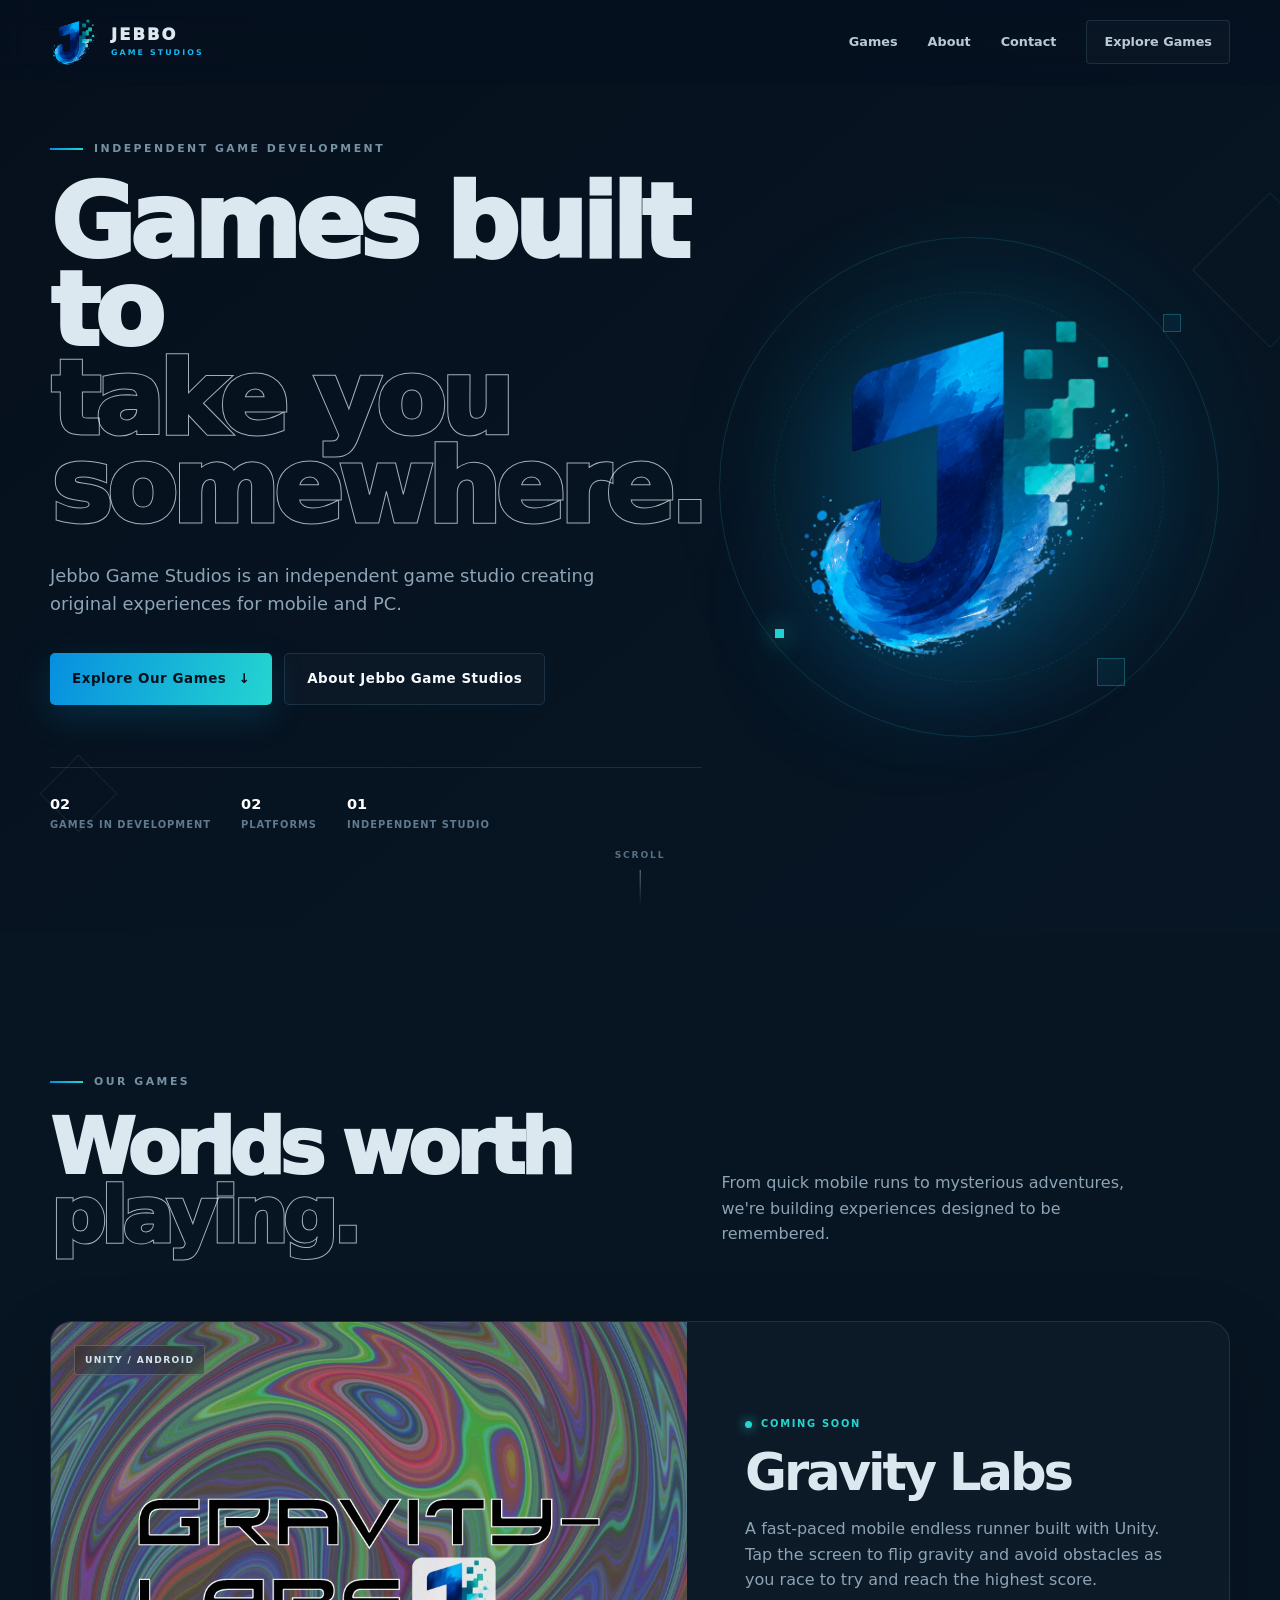
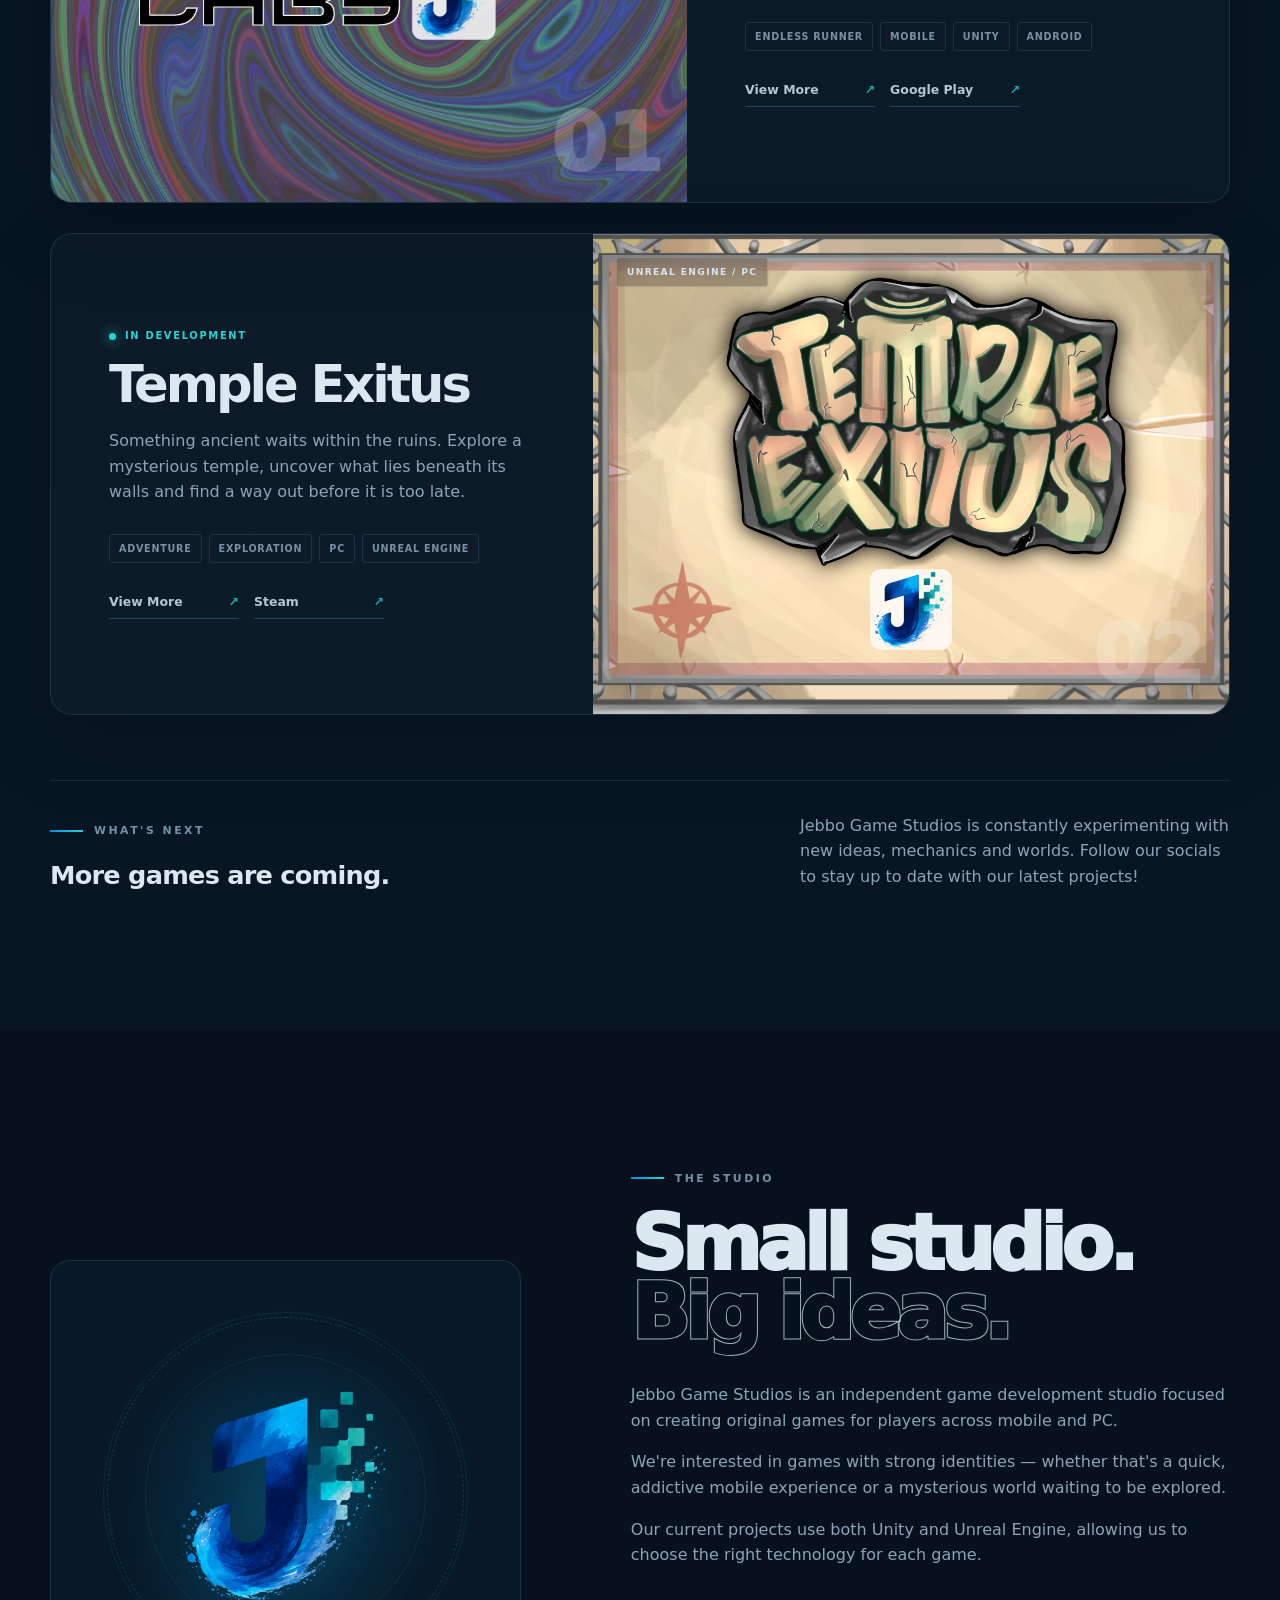
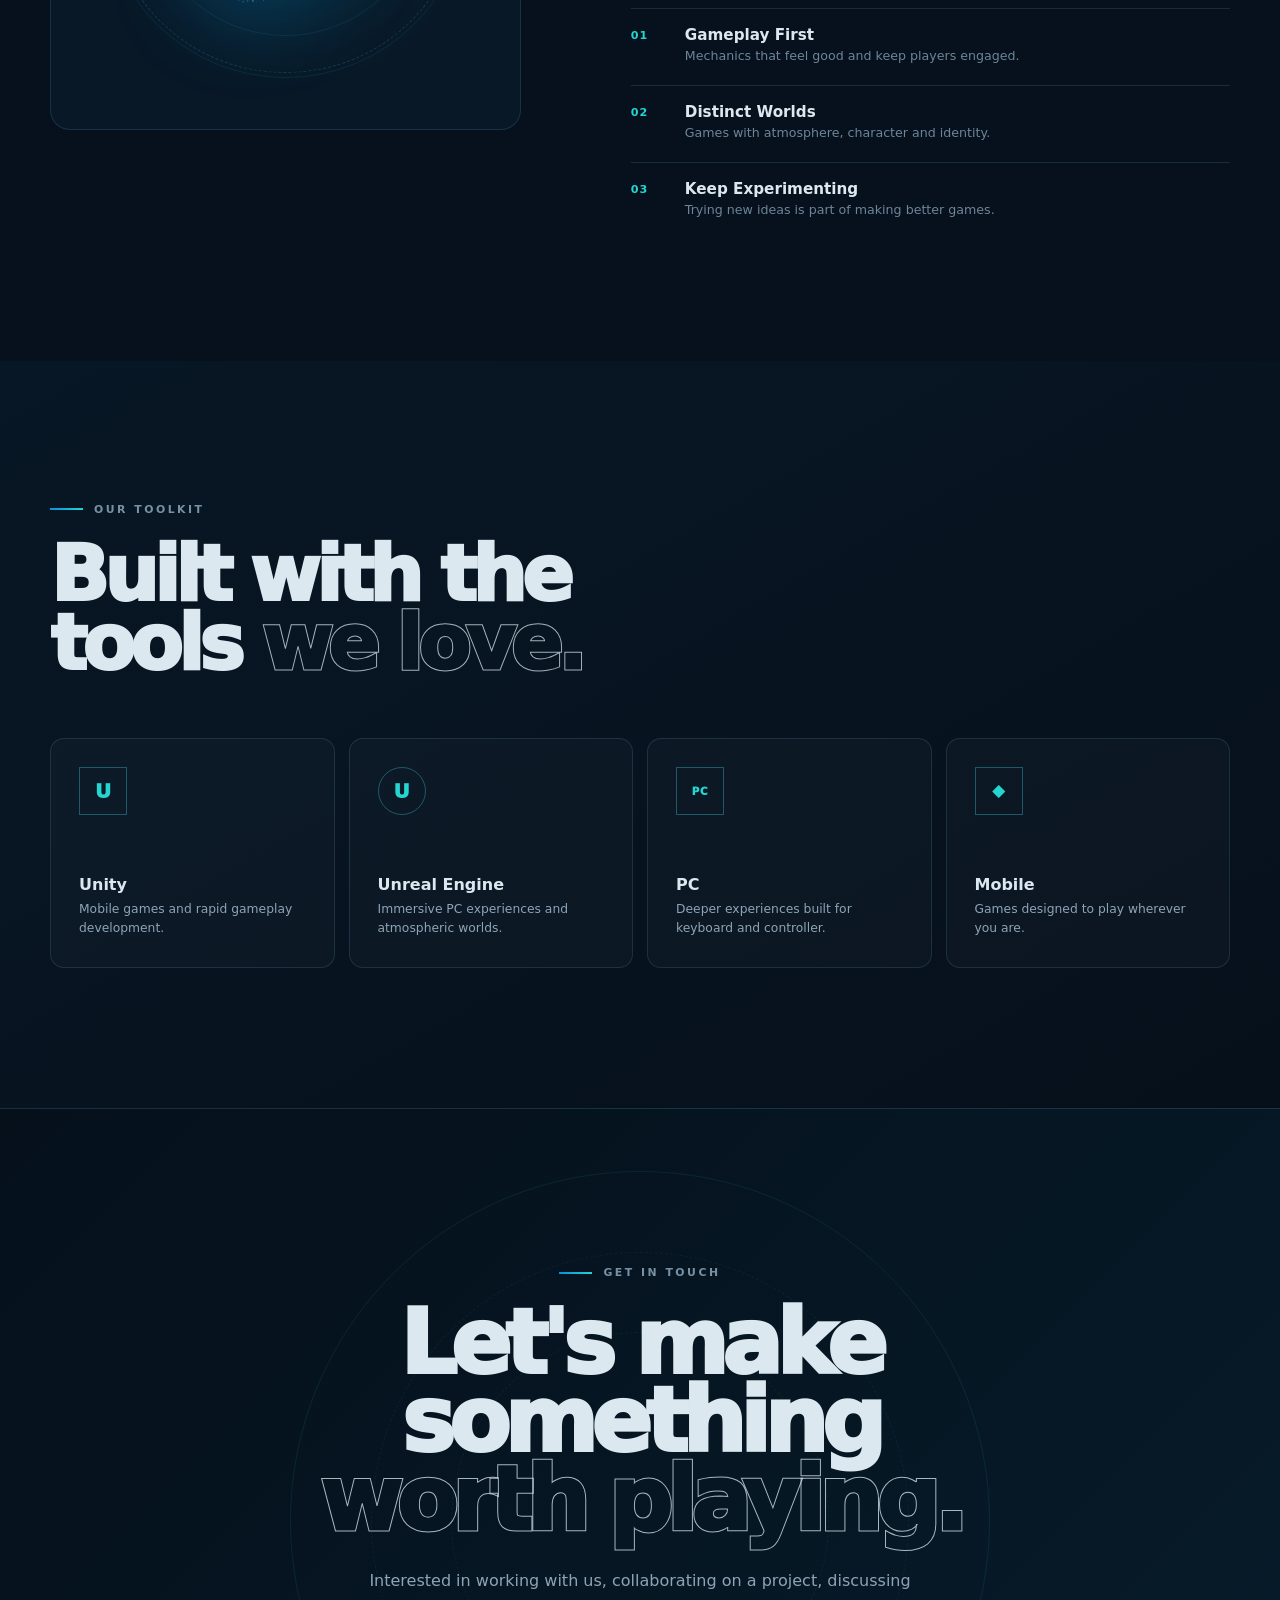
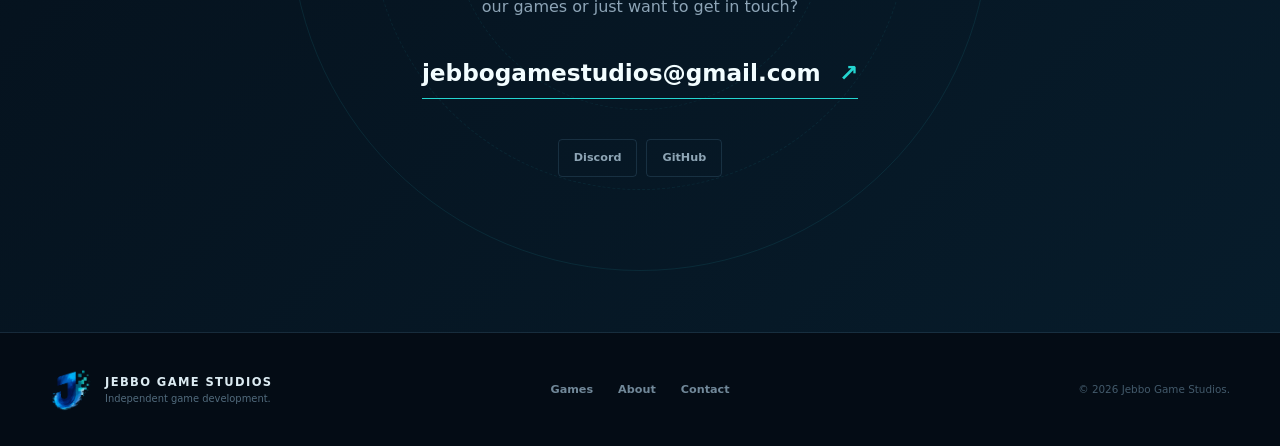
==== index.html @ 0ac31472 "Work on website!" ====
<!doctype html>
<html lang="en">

<head>

    <meta charset="utf-8">

    <meta name="viewport" content="width=device-width, initial-scale=1">

    <title>Jebbo Game Studios</title>

    <meta name="description"
        content="Jebbo Game Studios — independent game development studio creating games for mobile and PC.">

    <meta name="theme-color" content="#06111f">

    <link rel="stylesheet" href="css/core.css">
    <link rel="stylesheet" href="css/index.css">

    <link rel="icon" href="images/Jebbo Studios Logo.png" type="image/png">

</head>


<body>


    <!-- =========================================================
       BACKGROUND
  ========================================================== -->

    <div class="background-effects" aria-hidden="true">
        <div class="background-grid"></div>
        <div class="background-glow glow-one"></div>
        <div class="background-glow glow-two"></div>
        <div class="background-glow glow-three"></div>
    </div>



    <!-- =========================================================
       NAVIGATION
  ========================================================== -->

    <header class="navbar">

        <div class="container nav-inner">


            <a href="#top" class="brand">

                <img src="images/Jebbo Studios Logo.png" alt="Jebbo Game Studios">

                <div class="brand-text">

                    <strong>JEBBO</strong>

                    <span>GAME STUDIOS</span>

                </div>

            </a>


            <button id="mobileMenu" class="mobile-menu" type="button" aria-label="Open navigation"
                aria-expanded="false">

                <span></span>
                <span></span>
                <span></span>

            </button>


            <nav id="mainNav" class="nav-links">

                <a href="#games">Games</a>

                <a href="#about">About</a>

                <a href="#contact">Contact</a>

                <a href="#games" class="nav-button">
                    Explore Games
                </a>

            </nav>


        </div>

    </header>



    <main id="top">


        <!-- =========================================================
         HERO
    ========================================================== -->

        <section class="hero">

            <div class="hero-decoration hero-decoration-one"></div>
            <div class="hero-decoration hero-decoration-two"></div>


            <div class="container hero-inner">


                <div class="hero-content reveal">

                    <div class="eyebrow">

                        <span class="eyebrow-line"></span>

                        INDEPENDENT GAME DEVELOPMENT

                    </div>


                    <h1>

                        Games built to

                        <span>take you somewhere.</span>

                    </h1>


                    <p class="hero-description">

                        Jebbo Game Studios is an independent game studio
                        creating original experiences for mobile and PC.

                    </p>


                    <div class="hero-buttons">

                        <a href="#games" class="button button-primary">

                            Explore Our Games

                            <span>↓</span>

                        </a>


                        <a href="#about" class="button button-outline">

                            About Jebbo Game Studios

                        </a>

                    </div>


                    <div class="hero-stats">

                        <div class="hero-stat">

                            <strong>02</strong>

                            <span>Games in development</span>

                        </div>


                        <div class="hero-stat">

                            <strong>02</strong>

                            <span>Platforms</span>

                        </div>


                        <div class="hero-stat">

                            <strong>01</strong>

                            <span>Independent studio</span>

                        </div>

                    </div>

                </div>



                <div class="hero-logo reveal reveal-delay">

                    <div class="hero-logo-ring ring-one"></div>
                    <div class="hero-logo-ring ring-two"></div>

                    <div class="hero-logo-glow"></div>


                    <img src="images/Jebbo Studios Logo.png" alt="">


                    <div class="floating-square square-one"></div>
                    <div class="floating-square square-two"></div>
                    <div class="floating-square square-three"></div>

                </div>


            </div>


            <a href="#games" class="scroll-indicator" aria-label="Scroll to games">

                <span>SCROLL</span>

                <i></i>

            </a>

        </section>



        <!-- =========================================================
         GAMES
    ========================================================== -->

        <section class="games section" id="games">

            <div class="container">


                <div class="section-heading reveal">

                    <div>

                        <div class="eyebrow">

                            <span class="eyebrow-line"></span>

                            OUR GAMES

                        </div>


                        <h2>

                            Worlds worth

                            <span>playing.</span>

                        </h2>

                    </div>


                    <p>

                        From quick mobile runs to mysterious
                        adventures, we're building experiences
                        designed to be remembered.

                    </p>

                </div>



                <!-- =====================================================
             GAME ONE
        ====================================================== -->

                <article class="game-feature reveal">
                    <div class="game-art">
                        <img src="images/Gravity-Labs/Banner.jpg" alt="Gravity Labs">


                        <span class="art-platform">
                            UNITY / ANDROID
                        </span>


                        <span class="art-number">
                            01
                        </span>

                    </div>



                    <div class="game-content">


                        <div class="game-status">

                            <span class="status-dot"></span>

                            COMING SOON

                        </div>


                        <h3>
                            Gravity Labs
                        </h3>


                        <p>

                            A fast-paced mobile endless runner
                            built with Unity. Tap the screen to flip
                            gravity and avoid obstacles as you race to
                            try and reach the highest score.

                        </p>


                        <div class="game-tags">

                            <span>Endless Runner</span>
                            <span>Mobile</span>
                            <span>Unity</span>
                            <span>Android</span>

                        </div>


                        <!--
              Replace # with your Google Play URL
              when the game is published.
            -->

                        <div class="link-container">
                            <a href="#" class="game-link coming-soon">
                                <span>View More</span> <span class="link-arrow">↗</span>
                            </a>
                            <a href="#" class="game-link coming-soon">
                                <span>Google Play</span> <span class="link-arrow">↗</span>
                            </a>
                        </div>



                    </div>


                </article>



                <!-- =====================================================
             GAME TWO
        ====================================================== -->

                <article class="game-feature game-feature-reverse reveal">


                    <div class="game-art">

                        <img src="images/Temple-Exitus/Banner.jpg" alt="Temple Exitus">


                        <span class="art-platform">
                            UNREAL ENGINE / PC
                        </span>


                        <span class="art-number">
                            02
                        </span>

                    </div>



                    <div class="game-content">


                        <div class="game-status">

                            <span class="status-dot"></span>

                            IN DEVELOPMENT

                        </div>


                        <h3>
                            Temple Exitus
                        </h3>


                        <p>

                            Something ancient waits within the ruins.

                            Explore a mysterious temple, uncover
                            what lies beneath its walls and find
                            a way out before it is too late.

                        </p>


                        <div class="game-tags">

                            <span>Adventure</span>
                            <span>Exploration</span>
                            <span>PC</span>
                            <span>Unreal Engine</span>

                        </div>


                        <!--
              Replace # with your Steam URL
              when the game has a store page.
            -->

                        <div class="link-container">
                            <a href="#" class="game-link coming-soon">
                                <span>View More</span> <span class="link-arrow">↗</span>
                            </a>
                            <a href="#" class="game-link coming-soon">
                                <span>Steam</span> <span class="link-arrow">↗</span>
                            </a>
                        </div>


                    </div>


                </article>



                <!-- =====================================================
             MORE TO COME
        ====================================================== -->

                <div class="future-project reveal">

                    <div>

                        <div class="eyebrow">

                            <span class="eyebrow-line"></span>

                            WHAT'S NEXT

                        </div>

                        <h3>
                            More games are coming.
                        </h3>

                    </div>


                    <p>

                        Jebbo Game Studios is constantly
                        experimenting with new ideas,
                        mechanics and worlds. Follow our
                        socials to stay up to date with
                        our latest projects!

                    </p>

                </div>


            </div>

        </section>



        <!-- =========================================================
         ABOUT
    ========================================================== -->

        <section class="about section" id="about">

            <div class="container about-grid">


                <div class="about-visual reveal">

                    <div class="about-logo-container">

                        <div class="about-circle circle-one"></div>
                        <div class="about-circle circle-two"></div>


                        <img src="images/Jebbo Studios Logo.png" alt="Jebbo Game Studios logo">


                    </div>

                </div>



                <div class="about-content reveal reveal-delay">


                    <div class="eyebrow">

                        <span class="eyebrow-line"></span>

                        THE STUDIO

                    </div>


                    <h2>

                        Small studio.

                        <span>Big ideas.</span>

                    </h2>


                    <p>

                        Jebbo Game Studios is an independent
                        game development studio focused on
                        creating original games for players
                        across mobile and PC.

                    </p>


                    <p>

                        We're interested in games with strong
                        identities — whether that's a quick,
                        addictive mobile experience or a
                        mysterious world waiting to be explored.

                    </p>


                    <p>

                        Our current projects use both Unity
                        and Unreal Engine, allowing us to choose
                        the right technology for each game.

                    </p>


                    <div class="studio-values">


                        <div class="value">

                            <strong>01</strong>

                            <div>

                                <h4>Gameplay First</h4>

                                <p>
                                    Mechanics that feel good
                                    and keep players engaged.
                                </p>

                            </div>

                        </div>


                        <div class="value">

                            <strong>02</strong>

                            <div>

                                <h4>Distinct Worlds</h4>

                                <p>
                                    Games with atmosphere,
                                    character and identity.
                                </p>

                            </div>

                        </div>


                        <div class="value">

                            <strong>03</strong>

                            <div>

                                <h4>Keep Experimenting</h4>

                                <p>
                                    Trying new ideas is part
                                    of making better games.
                                </p>

                            </div>

                        </div>


                    </div>


                </div>


            </div>

        </section>



        <!-- =========================================================
         TECHNOLOGY
    ========================================================== -->

        <section class="technology section">


            <div class="container">


                <div class="technology-heading reveal">

                    <div class="eyebrow">

                        <span class="eyebrow-line"></span>

                        OUR TOOLKIT

                    </div>


                    <h2>
                        Built with the tools
                        <span>we love.</span>
                    </h2>

                </div>



                <div class="technology-grid reveal">


                    <div class="technology-card">

                        <div class="technology-icon unity-icon">
                            U
                        </div>

                        <div>

                            <h3>Unity</h3>

                            <p>
                                Mobile games and rapid
                                gameplay development.
                            </p>

                        </div>

                    </div>


                    <div class="technology-card">

                        <div class="technology-icon unreal-icon">
                            U
                        </div>

                        <div>

                            <h3>Unreal Engine</h3>

                            <p>
                                Immersive PC experiences
                                and atmospheric worlds.
                            </p>

                        </div>

                    </div>


                    <div class="technology-card">

                        <div class="technology-icon pc-icon">
                            PC
                        </div>

                        <div>

                            <h3>PC</h3>

                            <p>
                                Deeper experiences built
                                for keyboard and controller.
                            </p>

                        </div>

                    </div>


                    <div class="technology-card">

                        <div class="technology-icon mobile-icon">
                            ◆
                        </div>

                        <div>

                            <h3>Mobile</h3>

                            <p>
                                Games designed to play
                                wherever you are.
                            </p>

                        </div>

                    </div>


                </div>


            </div>

        </section>



        <!-- =========================================================
         CONTACT / CTA
    ========================================================== -->

        <section class="contact" id="contact">

            <div class="contact-background"></div>


            <div class="container contact-inner reveal">


                <div class="eyebrow">

                    <span class="eyebrow-line"></span>

                    GET IN TOUCH

                </div>


                <h2>

                    Let's make something

                    <span>worth playing.</span>

                </h2>


                <p>

                    Interested in working with us,
                    collaborating on a project,
                    discussing our games or just
                    want to get in touch?

                </p>


                <!--
          Change this email address to your
          actual studio email.
        -->

                <a href="mailto:jebbogamestudios@gmail.com" class="contact-email">

                    jebbogamestudios@gmail.com

                    <span>↗</span>

                </a>



                <div class="social-links">
                    <a href="#" class="social-placeholder" target="_blank" rel="noopener noreferrer">
                        Discord
                    </a>

                    <!--
                    <a href="#" class="social-placeholder" target="_blank" rel="noopener noreferrer">
                        X / Twitter
                    </a>


                    <a href="#" class="social-placeholder" target="_blank" rel="noopener noreferrer">
                        YouTube
                    </a>
                    -->

                    <a href="https://github.com/Jebbo-Game-Studios" class="social-placeholder" target="_blank"
                        rel="noopener noreferrer">
                        GitHub
                    </a>


                </div>


            </div>

        </section>


    </main>



    <!-- =========================================================
       FOOTER
  ========================================================== -->

    <footer class="footer">


        <div class="container footer-inner">


            <div class="footer-brand">


                <img src="images/Jebbo Studios Logo.png" alt="Jebbo Game Studios">


                <div>

                    <strong>JEBBO GAME STUDIOS</strong>

                    <span>
                        Independent game development.
                    </span>

                </div>


            </div>



            <nav class="footer-nav">

                <a href="#games">Games</a>

                <a href="#about">About</a>

                <a href="#contact">Contact</a>

            </nav>



            <p class="copyright">

                © <span id="currentYear">2026</span>
                Jebbo Game Studios.

            </p>


        </div>


    </footer>



    <!-- =========================================================
       BACK TO TOP
  ========================================================== -->

    <button id="backToTop" class="back-to-top" type="button" aria-label="Back to top">

        ↑

    </button>



    <script src="js/to_top.js" defer></script>
    <script src="js/theme.js" defer></script>


</body>

</html>
---- css/core.css ----
/* ============================================================
   CORE
============================================================ */

:root {

  --background: #06111f;
  --background-light: #091827;

  --surface: #0b1a2b;
  --surface-light: #102438;

  --blue: #078fe0;
  --blue-bright: #16b9f2;

  --cyan: #24d5d0;
  --cyan-dark: #0d9fa9;

  --white: #f4f9fc;
  --text: #dce8ef;
  --muted: #8da4b6;
  --muted-dark: #5f778b;

  --border: rgba(117, 181, 214, 0.16);
  --border-bright: rgba(70, 205, 229, 0.35);

  --container: 1180px;

  --transition: 220ms ease;

}


/* ============================================================
   RESET
============================================================ */

*,
*::before,
*::after {
  box-sizing: border-box;
}


html {
  margin: 0;
  padding: 0;
  scroll-behavior: smooth;
  scroll-padding-top: 90px;
}


body {
  margin: 0;
  padding: 0;

  background: var(--background);

  color: var(--text);

  font-family:
    Inter,
    ui-sans-serif,
    system-ui,
    -apple-system,
    BlinkMacSystemFont,
    "Segoe UI",
    sans-serif;

  font-size: 16px;

  line-height: 1.6;

  overflow-x: hidden;
}


body.menu-open {
  overflow: hidden;
}


img {
  display: block;
  max-width: 100%;
}


a {
  color: inherit;
  text-decoration: none;
}


button,
input,
textarea,
select {
  font: inherit;
}


button {
  cursor: pointer;
}


h1,
h2,
h3,
h4,
p {
  margin-top: 0;
}


h1,
h2,
h3,
h4 {
  line-height: 1.1;
}


::selection {
  background: var(--cyan);
  color: var(--background);
}



/* ============================================================
   CONTAINER
============================================================ */

.container {

  width: min(
    var(--container),
    calc(100% - 48px)
  );

  margin-left: auto;
  margin-right: auto;

}



/* ============================================================
   ACCESSIBILITY
============================================================ */

:focus-visible {
  outline: 2px solid var(--cyan);
  outline-offset: 4px;
}



/* ============================================================
   SCROLLBAR
============================================================ */

::-webkit-scrollbar {
  width: 9px;
}


::-webkit-scrollbar-track {
  background: var(--background);
}


::-webkit-scrollbar-thumb {
  background: #17354b;
  border-radius: 10px;
}


::-webkit-scrollbar-thumb:hover {
  background: #20526f;
}



/* ============================================================
   SECTIONS
============================================================ */

.section {
  padding-top: 140px;
  padding-bottom: 140px;
}



/* ============================================================
   BUTTONS
============================================================ */

.button {

  display: inline-flex;

  align-items: center;
  justify-content: center;

  gap: 12px;

  min-height: 52px;

  padding:
    0 22px;

  border-radius: 5px;

  font-size: .84rem;

  font-weight: 800;

  letter-spacing: .04em;

  transition:
    transform var(--transition),
    background var(--transition),
    border-color var(--transition),
    box-shadow var(--transition);

}


.button:hover {
  transform: translateY(-3px);
}


.button-primary {

  color: #03111d;

  background:
    linear-gradient(
      105deg,
      var(--blue),
      var(--cyan)
    );

  box-shadow:
    0 12px 35px rgba(0, 164, 220, .18);

}


.button-primary:hover {

  box-shadow:
    0 17px 45px rgba(0, 190, 220, .3);

}


.button-outline {

  color: var(--white);

  border: 1px solid var(--border);

  background:
    rgba(255,255,255,.025);

}


.button-outline:hover {

  border-color: var(--border-bright);

  background:
    rgba(255,255,255,.05);

}



/* ============================================================
   REVEAL ANIMATION
============================================================ */

.reveal {

  opacity: 0;

  transform:
    translateY(25px);

  transition:
    opacity 700ms ease,
    transform 700ms ease;

}


.reveal.revealed {

  opacity: 1;

  transform:
    translateY(0);

}


.reveal-delay {
  transition-delay: 180ms;
}



/* ============================================================
   REDUCED MOTION
============================================================ */

@media (prefers-reduced-motion: reduce) {

  html {
    scroll-behavior: auto;
  }

  *,
  *::before,
  *::after {
    animation-duration: .01ms !important;
    animation-iteration-count: 1 !important;
    transition-duration: .01ms !important;
  }

}

.link-container {
  display: flex;       /* Aligns the links side-by-side */
  gap: 15px;           /* Adds space between the two links */
  align-items: center; /* Aligns them vertically if they have different heights */
}
---- css/index.css ----
/* ============================================================
   GLOBAL BACKGROUND
============================================================ */

body {
  background:
    linear-gradient(
      145deg,
      #06101c 0%,
      #061321 48%,
      #071725 100%
    );
}


.background-effects {
  position: fixed;
  inset: 0;

  pointer-events: none;

  z-index: -10;

  overflow: hidden;
}


.background-grid {

  position: absolute;

  inset: 0;

  opacity: .22;

  background-image:
    linear-gradient(
      rgba(76, 168, 207, .08) 1px,
      transparent 1px
    ),
    linear-gradient(
      90deg,
      rgba(76, 168, 207, .08) 1px,
      transparent 1px
    );

  background-size: 70px 70px;

  mask-image:
    linear-gradient(
      to bottom,
      black,
      transparent 70%
    );

}


.background-glow {

  position: absolute;

  width: 500px;
  height: 500px;

  border-radius: 50%;

  filter: blur(100px);

  opacity: .09;

}


.glow-one {

  top: 5%;
  left: -300px;

  background: var(--blue);

}


.glow-two {

  top: 35%;
  right: -300px;

  background: var(--cyan);

}


.glow-three {

  top: 75%;
  left: 35%;

  background: #075ec0;

}



/* ============================================================
   NAVBAR
============================================================ */

.navbar {

  position: fixed;

  top: 0;
  left: 0;
  right: 0;

  z-index: 100;

  border-bottom:
    1px solid transparent;

  background:
    rgba(6, 17, 31, .45);

  backdrop-filter:
    blur(16px);

  transition:
    background 250ms ease,
    border-color 250ms ease;

}


.navbar.scrolled {

  background:
    rgba(6, 17, 31, .9);

  border-color:
    var(--border);

}


.nav-inner {

  min-height: 84px;

  display: flex;

  align-items: center;

  justify-content: space-between;

  gap: 30px;

}


.brand {

  display: flex;

  align-items: center;

  gap: 12px;

}


.brand img {

  width: 49px;
  height: 49px;

  object-fit: contain;

}


.brand-text {

  display: flex;

  flex-direction: column;

  line-height: 1;

}


.brand-text strong {

  font-size: 1.02rem;

  font-weight: 950;

  letter-spacing: .13em;

}


.brand-text span {

  margin-top: 5px;

  color: var(--blue-bright);

  font-size: .49rem;

  font-weight: 800;

  letter-spacing: .27em;

}


.nav-links {

  display: flex;

  align-items: center;

  gap: 30px;

}


.nav-links > a {

  color: #b9cad6;

  font-size: .8rem;

  font-weight: 750;

  transition:
    color var(--transition);

}


.nav-links > a:hover {

  color: white;

}


.nav-button {

  padding:
    11px 17px;

  border:
    1px solid var(--border);

  border-radius: 4px;

  background:
    rgba(255,255,255,.025);

}


.nav-button:hover {

  border-color:
    var(--border-bright);

}


.mobile-menu {

  display: none;

  border: 0;

  background: transparent;

  padding: 8px;

}


.mobile-menu span {

  display: block;

  width: 25px;
  height: 2px;

  margin: 5px 0;

  background: white;

  transition: transform 200ms ease;

}



/* ============================================================
   HERO
============================================================ */

.hero {

  min-height: 860px;

  position: relative;

  display: flex;

  align-items: center;

  padding:
    140px 0 100px;

  overflow: hidden;

  background:

    radial-gradient(
      circle at 78% 48%,
      rgba(0, 179, 220, .12),
      transparent 25%
    ),

    linear-gradient(
      140deg,
      #06101c,
      #071625
    );

}


.hero-inner {

  position: relative;

  display: grid;

  grid-template-columns:
    1.05fr
    .95fr;

  align-items: center;

  gap: 30px;

}


.hero-content {
  position: relative;
  z-index: 4;
}


.eyebrow {

  display: flex;

  align-items: center;

  gap: 11px;

  margin-bottom: 22px;

  color: #7691a4;

  font-size: .68rem;

  font-weight: 850;

  letter-spacing: .23em;

}


.eyebrow-line {

  width: 33px;
  height: 2px;

  flex: 0 0 auto;

  background:
    linear-gradient(
      90deg,
      var(--blue),
      var(--cyan)
    );

}


.hero h1 {

  max-width: 780px;

  margin-bottom: 30px;

  font-size:
    clamp(
      4rem,
      8vw,
      7.4rem
    );

  font-weight: 950;

  letter-spacing: -.05em;

  line-height: .86;

}


.hero h1 span {

  display: block;

  color: transparent;

  -webkit-text-stroke:
    1px rgba(230, 244, 251, .7);

}


.hero-description {

  max-width: 570px;

  margin-bottom: 0;

  color: var(--muted);

  font-size:
    clamp(
      1rem,
      1.5vw,
      1.12rem
    );

}


.hero-buttons {

  display: flex;

  align-items: center;

  flex-wrap: wrap;

  gap: 12px;

  margin-top: 34px;

}


.hero-stats {

  display: flex;

  gap: 30px;

  max-width: 680px;

  margin-top: 62px;

  padding-top: 24px;

  border-top:
    1px solid var(--border);

}


.hero-stat {

  display: flex;

  flex-direction: column;

  gap: 2px;

}


.hero-stat strong {

  color: white;

  font-size: .91rem;

  font-weight: 850;

}


.hero-stat span {

  color: #60798c;

  font-size: .62rem;

  font-weight: 750;

  letter-spacing: .1em;

  text-transform: uppercase;

}



/* ============================================================
   HERO LOGO
============================================================ */

.hero-logo {

  min-height: 540px;

  position: relative;

  display: grid;

  place-items: center;

}


.hero-logo img {

  position: relative;

  z-index: 4;

  width: min(430px, 76%);

  filter:
    drop-shadow(
      0 35px 55px rgba(0, 130, 210, .3)
    );

  animation:
    logoFloat 6s ease-in-out infinite;

}


@keyframes logoFloat {

  0%,
  100% {
    transform: translateY(0);
  }

  50% {
    transform: translateY(-13px);
  }

}


.hero-logo-glow {

  position: absolute;

  width: 280px;
  height: 280px;

  border-radius: 50%;

  background:
    rgba(0, 181, 230, .18);

  filter:
    blur(80px);

}


.hero-logo-ring {

  position: absolute;

  border:
    1px solid rgba(41, 197, 215, .16);

  border-radius: 50%;

}


.ring-one {

  width: 500px;
  height: 500px;

  animation:
    rotateRing 25s linear infinite;

}


.ring-two {

  width: 390px;
  height: 390px;

  border-style: dashed;

  opacity: .65;

  animation:
    rotateRingReverse 20s linear infinite;

}


@keyframes rotateRing {

  from {
    transform: rotate(0deg);
  }

  to {
    transform: rotate(360deg);
  }

}


@keyframes rotateRingReverse {

  from {
    transform: rotate(360deg);
  }

  to {
    transform: rotate(0deg);
  }

}


.floating-square {

  position: absolute;

  border:
    1px solid rgba(48, 205, 215, .3);

  background:
    rgba(16, 149, 189, .08);

}


.square-one {

  width: 18px;
  height: 18px;

  right: 5%;
  top: 18%;

}


.square-two {

  width: 9px;
  height: 9px;

  left: 9%;
  bottom: 22%;

  background: var(--cyan);

  box-shadow:
    0 0 25px var(--cyan);

}


.square-three {

  width: 28px;
  height: 28px;

  right: 17%;
  bottom: 13%;

}



/* ============================================================
   HERO DECORATION
============================================================ */

.hero-decoration {

  position: absolute;

  border:
    1px solid rgba(61, 183, 215, .12);

  transform:
    rotate(45deg);

}


.hero-decoration-one {

  width: 110px;
  height: 110px;

  right: -45px;
  top: 23%;

}


.hero-decoration-two {

  width: 55px;
  height: 55px;

  left: 4%;
  bottom: 12%;

}



/* ============================================================
   SCROLL
============================================================ */

.scroll-indicator {

  position: absolute;

  bottom: 28px;
  left: 50%;

  transform:
    translateX(-50%);

  display: flex;

  flex-direction: column;

  align-items: center;

  gap: 8px;

  color: #577083;

  font-size: .57rem;

  font-weight: 800;

  letter-spacing: .2em;

}


.scroll-indicator i {

  width: 1px;
  height: 35px;

  background:
    linear-gradient(
      #648194,
      transparent
    );

}



/* ============================================================
   GAMES
============================================================ */

.games {

  position: relative;

  background:
    linear-gradient(
      180deg,
      #071421,
      #081624
    );

}


.section-heading {

  display: grid;

  grid-template-columns:
    1.1fr
    .9fr;

  align-items: end;

  gap: 50px;

  margin-bottom: 70px;

}


.section-heading h2,
.technology-heading h2,
.about-content h2 {

  margin: 0;

  font-size:
    clamp(
      3rem,
      6vw,
      5.5rem
    );

  line-height: .9;

  letter-spacing: -.065em;

  font-weight: 950;

}


.section-heading h2 span,
.technology-heading h2 span,
.about-content h2 span {

  color: transparent;

  -webkit-text-stroke:
    1px rgba(230, 244, 251, .7);

}


.section-heading > p {

  max-width: 440px;

  margin:
    0 0 4px;

  color: var(--muted);

}



/* ============================================================
   GAME FEATURE
============================================================ */

.game-feature {

  display: grid;

  grid-template-columns:
    1.08fr
    .92fr;

  min-height: 480px;

  margin-bottom: 30px;

  overflow: hidden;

  border:
    1px solid var(--border);

  border-radius: 22px;

  background:
    rgba(255,255,255,.025);

  box-shadow:
    0 30px 80px rgba(0,0,0,.18);

}


.game-feature-reverse {

  grid-template-columns:
    .92fr
    1.08fr;

}


.game-feature-reverse .game-art {
  order: 2;
}


.game-feature-reverse .game-content {
  order: 1;
}



/* ============================================================
   GAME ART - GENERAL
============================================================ */

.game-art {
    position: relative;
    overflow: hidden;
    width: 100%;
    min-height: 480px;
}

.game-art img {
    width: 100%;
    height: 100%;
    display: block;
    object-fit: cover;
}


.art-platform {

  position: absolute;

  top: 23px;
  left: 23px;

  z-index: 10;

  padding:
    7px 10px;

  border:
    1px solid rgba(255,255,255,.18);

  border-radius: 3px;

  background:
    rgba(0,0,0,.22);

  color: #d3e6ef;

  font-size: .57rem;

  font-weight: 850;

  letter-spacing: .15em;

  backdrop-filter:
    blur(10px);

}


.art-number {

  position: absolute;

  right: 25px;
  bottom: 18px;

  color: rgba(255,255,255,.2);

  font-size: 5rem;

  line-height: 1;

  font-weight: 950;

}



/* ============================================================
   RUNNER ART
============================================================ */

.runner-art {

  background:
    linear-gradient(
      145deg,
      #04172f,
      #07527c 54%,
      #0bc2ca
    );

}


.art-overlay {

  position: absolute;

  inset: 0;

  background:
    linear-gradient(
      120deg,
      rgba(0,0,0,.2),
      transparent 55%
    );

}


.art-grid {

  position: absolute;

  inset: 0;

  background-image:
    linear-gradient(
      rgba(255,255,255,.07) 1px,
      transparent 1px
    ),
    linear-gradient(
      90deg,
      rgba(255,255,255,.07) 1px,
      transparent 1px
    );

  background-size: 50px 50px;

  opacity: .25;

  transform:
    perspective(400px)
    rotateX(48deg)
    translateY(140px);

}



/* ============================================================
   GAME CONTENT
============================================================ */

.game-content {

  display: flex;

  flex-direction: column;

  justify-content: center;

  padding:
    65px 58px;

}


.game-status {

  display: flex;

  align-items: center;

  color: var(--cyan);

  font-size: .62rem;

  font-weight: 900;

  letter-spacing: .17em;

}


.status-dot {

  width: 7px;
  height: 7px;

  margin-right: 9px;

  border-radius: 50%;

  background:
    currentColor;

  box-shadow:
    0 0 12px currentColor;

}


.game-content h3 {

  margin:
    17px 0 20px;

  font-size:
    clamp(
      2.6rem,
      4vw,
      4.4rem
    );

  line-height: .92;

  letter-spacing: -.06em;

}


.game-content p {

  max-width: 520px;

  color: var(--muted);

}


.game-tags {

  display: flex;

  flex-wrap: wrap;

  gap: 7px;

  margin:
    13px 0 29px;

}


.game-tags span {

  padding:
    6px 9px;

  border:
    1px solid var(--border);

  border-radius: 3px;

  color: #7891a3;

  font-size: .6rem;

  font-weight: 750;

  letter-spacing: .08em;

  text-transform: uppercase;

}


.game-link {

  display: inline-flex;

  align-items: center;

  justify-content: space-between;

  width: fit-content;

  min-width: 130px;

  padding-bottom: 6px;

  border-bottom:
    1px solid var(--border-bright);

  color: #e8f8fc;

  font-size: .78rem;

  font-weight: 850;

}


.link-arrow {

  margin-left: 14px;

  color: var(--cyan);

  transition:
    transform var(--transition);

}


.game-link:hover .link-arrow {

  transform:
    translate(3px, -3px);

}


.coming-soon {

  opacity: .78;

}



/* ============================================================
   FUTURE PROJECT
============================================================ */

.future-project {

  display: flex;

  align-items: end;

  justify-content: space-between;

  gap: 40px;

  margin-top: 65px;

  padding-top: 32px;

  border-top:
    1px solid var(--border);

}


.future-project h3 {

  margin: 0;

  font-size: 1.6rem;

  letter-spacing: -.03em;

}


.future-project > p {

  max-width: 430px;

  margin: 0;

  color: var(--muted);

}



/* ============================================================
   ABOUT
============================================================ */

.about {

  background:
    #06111d;

}


.about-grid {

  display: grid;

  grid-template-columns:
    .88fr
    1.12fr;

  gap: 110px;

  align-items: center;

}


.about-visual {

  position: relative;

}


.about-logo-container {

  position: relative;

  aspect-ratio: 1;

  display: grid;

  place-items: center;

  overflow: hidden;

  border:
    1px solid var(--border);

  border-radius: 20px;

  background:
    radial-gradient(
      circle,
      rgba(8, 145, 184, .17),
      transparent 58%
    ),

    #081827;

}


.about-logo-container::before {

  content: "";

  position: absolute;

  inset: 12%;

  border:
    1px dashed rgba(55, 202, 213, .2);

  border-radius: 50%;

}


.about-logo-container img {

  position: relative;

  z-index: 3;

  width: 48%;

  filter:
    drop-shadow(
      0 20px 40px rgba(0, 150, 220, .27)
    );

}


.about-circle {

  position: absolute;

  border-radius: 50%;

  border:
    1px solid rgba(44, 202, 215, .1);

}


.circle-one {

  width: 78%;

  aspect-ratio: 1;

}


.circle-two {

  width: 60%;

  aspect-ratio: 1;

}


.about-number {

  position: absolute;

  right: -18px;
  bottom: -25px;

  color: rgba(255,255,255,.1);

  font-size: 7rem;

  line-height: 1;

  font-weight: 950;

}


.about-content h2 {

  margin-bottom: 35px;

}


.about-content > p {

  max-width: 620px;

  color: var(--muted);

}


.studio-values {

  display: grid;

  gap: 18px;

  margin-top: 40px;

}


.value {

  display: grid;

  grid-template-columns: 40px 1fr;

  gap: 14px;

  padding-top: 18px;

  border-top:
    1px solid var(--border);

}


.value > strong {

  color: var(--cyan);

  font-size: .7rem;

  letter-spacing: .08em;

}


.value h4 {

  margin:
    0 0 3px;

  font-size: .95rem;

}


.value p {

  margin: 0;

  color: #6d8597;

  font-size: .79rem;

}



/* ============================================================
   TECHNOLOGY
============================================================ */

.technology {

  background:
    linear-gradient(
      150deg,
      #081725,
      #06101b
    );

}


.technology-heading {

  max-width: 700px;

  margin-bottom: 60px;

}


.technology-grid {

  display: grid;

  grid-template-columns:
    repeat(4, 1fr);

  gap: 14px;

}


.technology-card {

  min-height: 230px;

  display: flex;

  flex-direction: column;

  justify-content: space-between;

  padding: 28px;

  border:
    1px solid var(--border);

  border-radius: 14px;

  background:
    rgba(255,255,255,.025);

  transition:
    transform var(--transition),
    border-color var(--transition),
    background var(--transition);

}


.technology-card:hover {

  transform:
    translateY(-6px);

  border-color:
    var(--border-bright);

  background:
    rgba(255,255,255,.045);

}


.technology-icon {

  width: 48px;
  height: 48px;

  display: grid;

  place-items: center;

  border:
    1px solid var(--border-bright);

  color: var(--cyan);

  font-size: 1.25rem;

  font-weight: 950;

}


.unreal-icon {

  border-radius: 50%;

}


.pc-icon {

  font-size: .65rem;

  letter-spacing: .05em;

}


.mobile-icon {

  font-size: 1rem;

}


.technology-card h3 {

  margin:
    0 0 6px;

  font-size: 1rem;

}


.technology-card p {

  margin: 0;

  color: var(--muted);

  font-size: .77rem;

}



/* ============================================================
   CONTACT
============================================================ */

.contact {

  position: relative;

  overflow: hidden;

  padding:
    155px 0;

  background:
    linear-gradient(
      135deg,
      #05101b,
      #071c2b
    );

  border-top:
    1px solid var(--border);

  border-bottom:
    1px solid var(--border);

}


.contact-background {

  position: absolute;

  width: 700px;
  height: 700px;

  top: 50%;
  left: 50%;

  transform:
    translate(-50%, -50%);

  border:
    1px solid rgba(42, 204, 214, .1);

  border-radius: 50%;

}


.contact-background::before,
.contact-background::after {

  content: "";

  position: absolute;

  border-radius: 50%;

  border:
    1px dashed rgba(42, 204, 214, .08);

}


.contact-background::before {

  inset: 80px;

}


.contact-background::after {

  inset: 160px;

}


.contact-inner {

  position: relative;

  z-index: 3;

  text-align: center;

}


.contact-inner .eyebrow {

  justify-content: center;

}


.contact-inner h2 {

  max-width: 850px;

  margin:
    0 auto 28px;

  font-size:
    clamp(
      3.2rem,
      7vw,
      6.8rem
    );

  line-height: .88;

  letter-spacing: -.07em;

  font-weight: 950;

}


.contact-inner h2 span {

  display: block;

  color: transparent;

  -webkit-text-stroke:
    1px rgba(230, 244, 251, .72);

}


.contact-inner > p {

  max-width: 550px;

  margin:
    0 auto;

  color: var(--muted);

}


.contact-email {

  display: inline-flex;

  align-items: center;

  gap: 18px;

  margin-top: 35px;

  padding-bottom: 7px;

  border-bottom:
    1px solid var(--cyan);

  color: #f2fdff;

  font-size:
    clamp(
      1rem,
      2vw,
      1.45rem
    );

  font-weight: 750;

}


.contact-email span {

  color: var(--cyan);

}


.social-links {

  display: flex;

  justify-content: center;

  flex-wrap: wrap;

  gap: 9px;

  margin-top: 40px;

}


.social-links a {

  padding:
    9px 15px;

  border:
    1px solid var(--border);

  border-radius: 4px;

  color: #8ea5b5;

  font-size: .7rem;

  font-weight: 800;

  transition:
    border-color var(--transition),
    color var(--transition),
    transform var(--transition);

}


.social-links a:hover {

  transform:
    translateY(-2px);

  color: white;

  border-color:
    var(--border-bright);

}



/* ============================================================
   FOOTER
============================================================ */

.footer {

  padding:
    35px 0;

  background:
    #040c15;

}


.footer-inner {

  display: grid;

  grid-template-columns:
    1fr
    auto
    1fr;

  align-items: center;

  gap: 30px;

}


.footer-brand {

  display: flex;

  align-items: center;

  gap: 12px;

}


.footer-brand img {

  width: 43px;
  height: 43px;

  object-fit: contain;

}


.footer-brand div {

  display: flex;

  flex-direction: column;

}


.footer-brand strong {

  color: #dcebf2;

  font-size: .72rem;

  letter-spacing: .12em;

}


.footer-brand span {

  color: #526b7d;

  font-size: .62rem;

}


.footer-nav {

  display: flex;

  gap: 25px;

}


.footer-nav a {

  color: #718899;

  font-size: .7rem;

  font-weight: 750;

}


.footer-nav a:hover {

  color: white;

}


.copyright {

  margin: 0;

  color: #435a6b;

  font-size: .65rem;

  text-align: right;

}



/* ============================================================
   BACK TO TOP
============================================================ */

.back-to-top {

  position: fixed;

  right: 24px;
  bottom: 24px;

  z-index: 80;

  width: 44px;
  height: 44px;

  display: grid;

  place-items: center;

  border:
    1px solid var(--border);

  border-radius: 4px;

  background:
    rgba(7, 20, 33, .9);

  color: white;

  opacity: 0;

  pointer-events: none;

  transform:
    translateY(10px);

  transition:
    opacity 200ms ease,
    transform 200ms ease,
    border-color 200ms ease;

}


.back-to-top.visible {

  opacity: 1;

  pointer-events: auto;

  transform:
    translateY(0);

}


.back-to-top:hover {

  border-color:
    var(--border-bright);

  color: var(--cyan);

}



/* ============================================================
   TABLET
============================================================ */

@media (max-width: 950px) {


  .hero {

    min-height: auto;

    padding-top: 145px;

  }


  .hero-inner {

    grid-template-columns: 1fr;

  }


  .hero-logo {

    min-height: 350px;

    order: -1;

  }


  .hero-logo img {

    width: 280px;

  }


  .ring-one {

    width: 360px;
    height: 360px;

  }


  .ring-two {

    width: 290px;
    height: 290px;

  }


  .hero-content {

    text-align: center;

  }


  .hero-content .eyebrow,
  .hero-buttons {

    justify-content: center;

  }


  .hero-description {

    margin-left: auto;
    margin-right: auto;

  }


  .hero-stats {

    margin-left: auto;
    margin-right: auto;

    justify-content: center;

    text-align: left;

  }


  .section-heading {

    grid-template-columns: 1fr;

    gap: 25px;

  }


  .game-feature,
  .game-feature-reverse {

    grid-template-columns: 1fr;

  }


  .game-feature-reverse .game-art,
  .game-feature-reverse .game-content {

    order: initial;

  }


  .game-art {

    min-height: 400px;

  }


  .about-grid {

    grid-template-columns: 1fr;

    gap: 70px;

  }


  .about-visual {

    max-width: 570px;

    margin: 0 auto;

    width: 100%;

  }


  .technology-grid {

    grid-template-columns:
      repeat(2, 1fr);

  }


  .footer-inner {

    grid-template-columns:
      1fr
      1fr;

  }


  .copyright {

    grid-column: 1 / -1;

    text-align: left;

  }

}



/* ============================================================
   MOBILE
============================================================ */

@media (max-width: 700px) {


  .container {

    width:
      min(
        var(--container),
        calc(100% - 32px)
      );

  }


  .section {

    padding-top: 90px;
    padding-bottom: 90px;

  }


  .nav-inner {

    min-height: 72px;

  }


  .brand img {

    width: 42px;
    height: 42px;

  }


  .brand-text strong {

    font-size: .9rem;

  }


  .mobile-menu {

    display: block;

  }


  .nav-links {

    position: fixed;

    inset:
      72px 0 0;

    display: flex;

    flex-direction: column;

    align-items: stretch;

    justify-content: flex-start;

    gap: 0;

    padding: 20px 16px;

    background:
      rgba(5, 15, 27, .98);

    backdrop-filter:
      blur(20px);

    transform:
      translateX(100%);

    transition:
      transform 250ms ease;

  }


  .nav-links.open {

    transform:
      translateX(0);

  }


  .nav-links > a {

    padding: 18px 10px;

    border-bottom:
      1px solid var(--border);

    font-size: .95rem;

  }


  .nav-button {

    margin-top: 14px;

    text-align: center;

    border:
      1px solid var(--border) !important;

  }


  .hero {

    padding:
      115px 0 80px;

  }


  .hero-logo {

    min-height: 280px;

  }


  .hero-logo img {

    width: 220px;

  }


  .ring-one {

    width: 280px;
    height: 280px;

  }


  .ring-two {

    width: 220px;
    height: 220px;

  }


  .hero h1 {

    font-size:
      clamp(
        3.5rem,
        17vw,
        5.5rem
      );

  }


  .hero-description {

    font-size: .98rem;

  }


  .hero-stats {

    display: grid;

    grid-template-columns:
      repeat(3, 1fr);

    gap: 12px;

    margin-top: 45px;

  }


  .hero-stat span {

    font-size: .51rem;

  }


  .section-heading h2,
  .technology-heading h2,
  .about-content h2 {

    font-size:
      clamp(
        2.8rem,
        14vw,
        4.3rem
      );

  }


  .game-art {

    min-height: 340px;

  }


  .game-content {

    padding:
      42px 27px;

  }


  .game-content h3 {

    font-size:
      clamp(
        2.4rem,
        13vw,
        3.5rem
      );

  }


  .runner-sun {

    width: 100px;
    height: 100px;

  }


  .future-project {

    display: block;

  }


  .future-project > p {

    margin-top: 20px;

  }


  .technology-grid {

    grid-template-columns: 1fr;

  }


  .technology-card {

    min-height: 190px;

  }


  .contact {

    padding:
      100px 0;

  }


  .contact-background {

    width: 500px;
    height: 500px;

  }


  .contact-inner h2 {

    font-size:
      clamp(
        3rem,
        15vw,
        5rem
      );

  }


  .contact-email {

    font-size: .95rem;

  }


  .footer-inner {

    display: flex;

    flex-direction: column;

    align-items: flex-start;

  }


  .footer-nav {

    flex-wrap: wrap;

  }


  .copyright {

    text-align: left;

  }


  .back-to-top {

    right: 16px;
    bottom: 16px;

  }

}
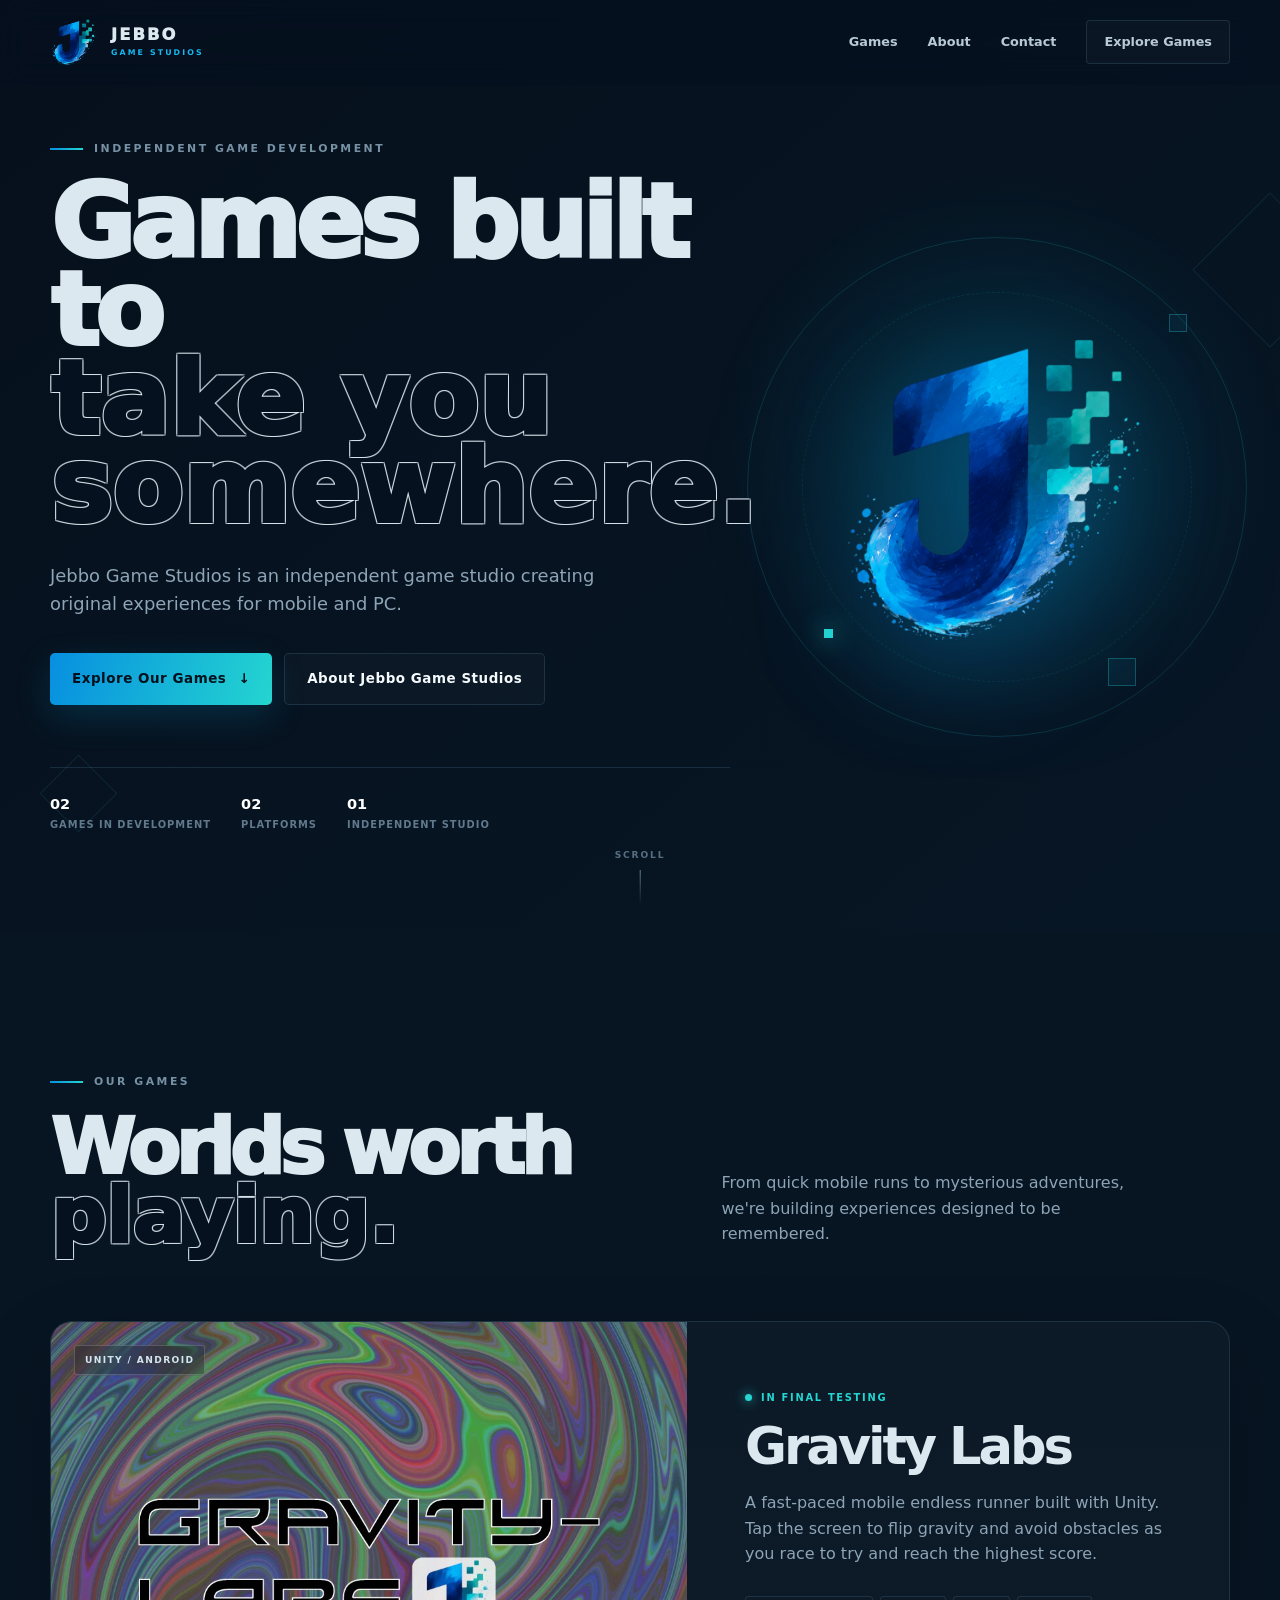
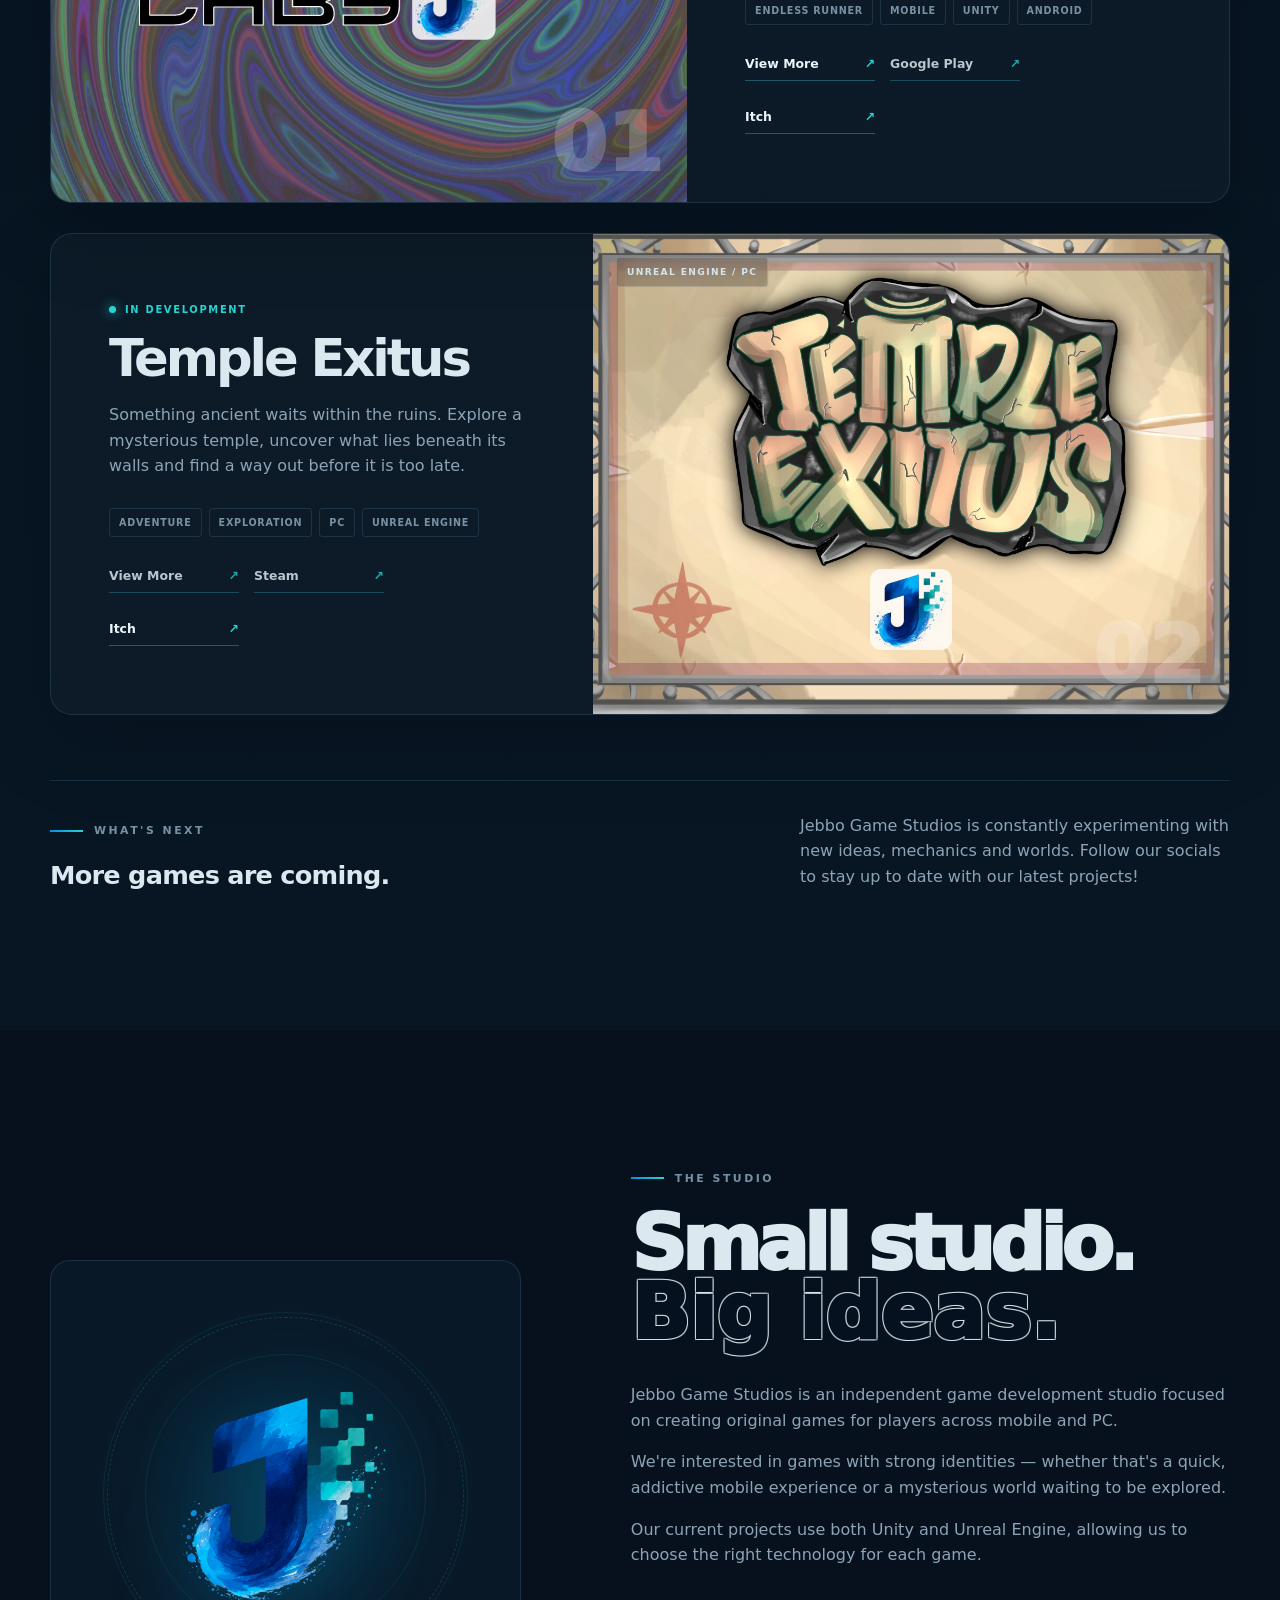
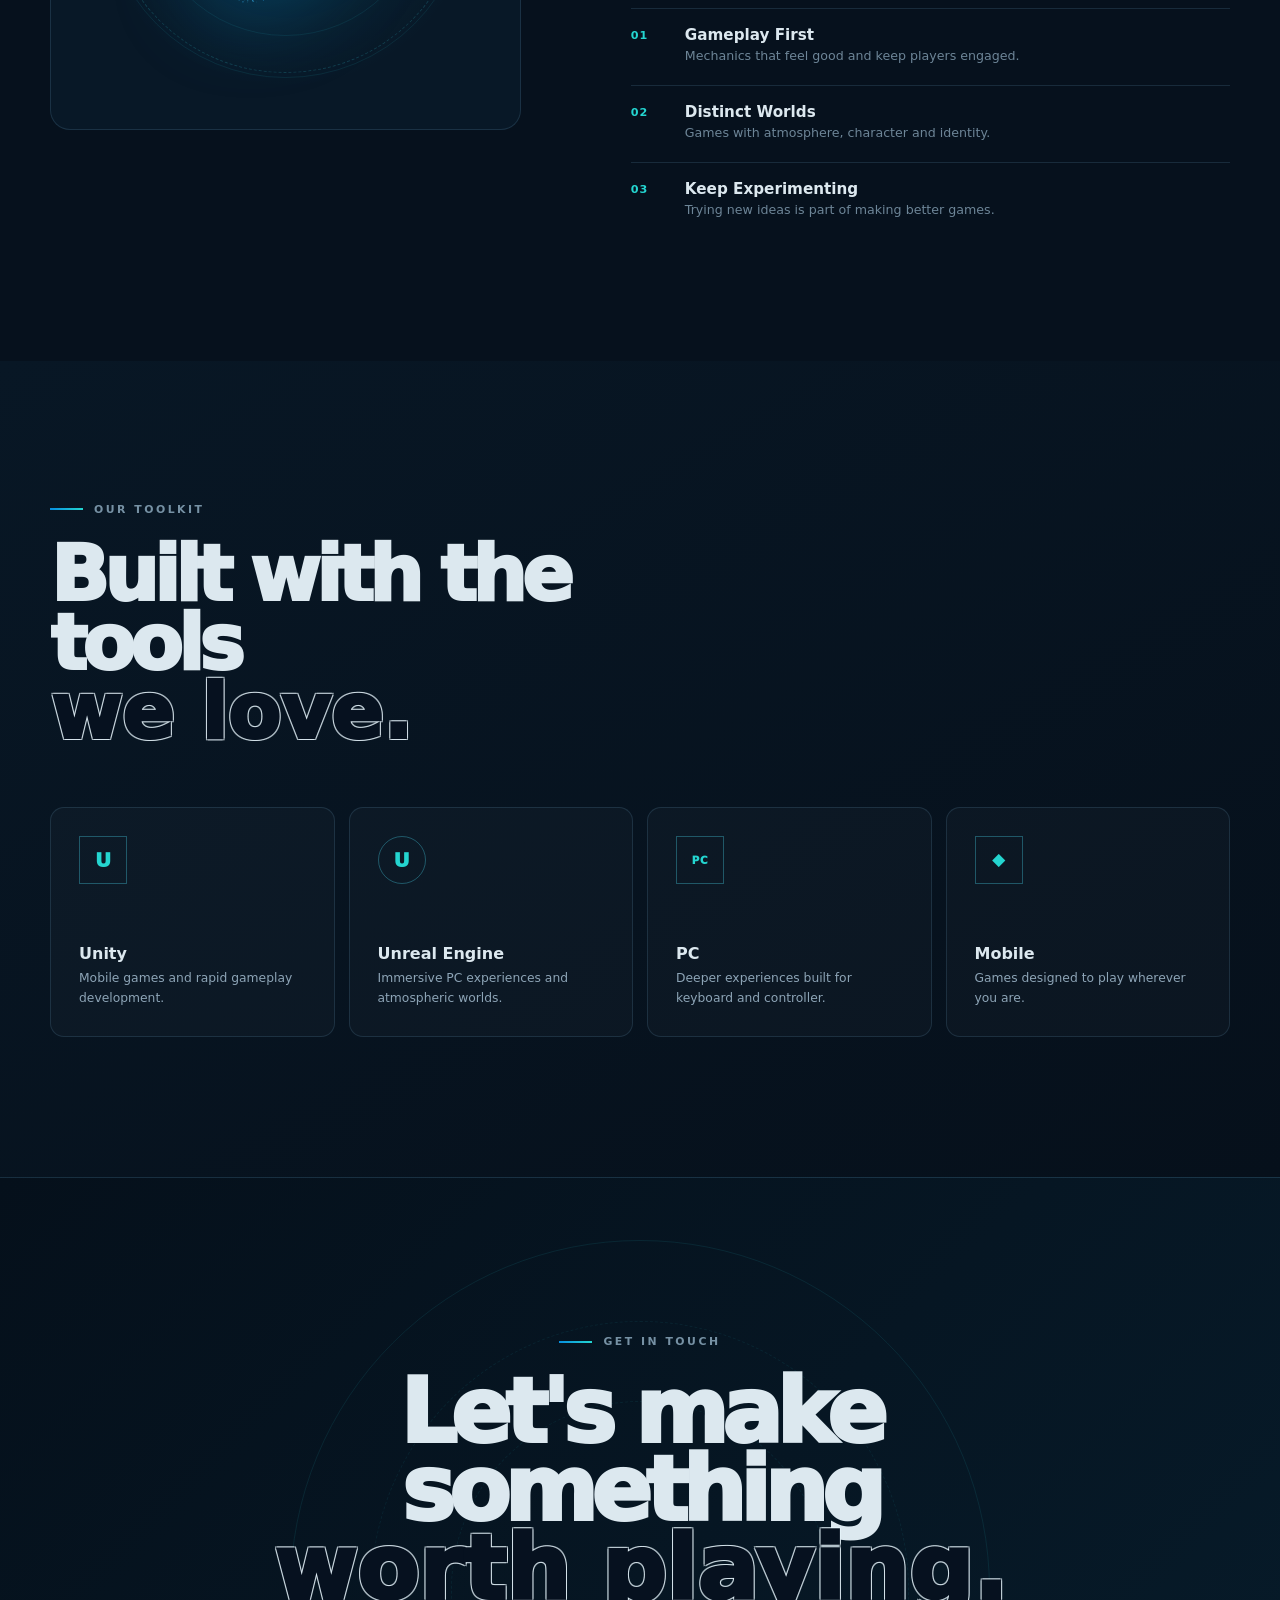
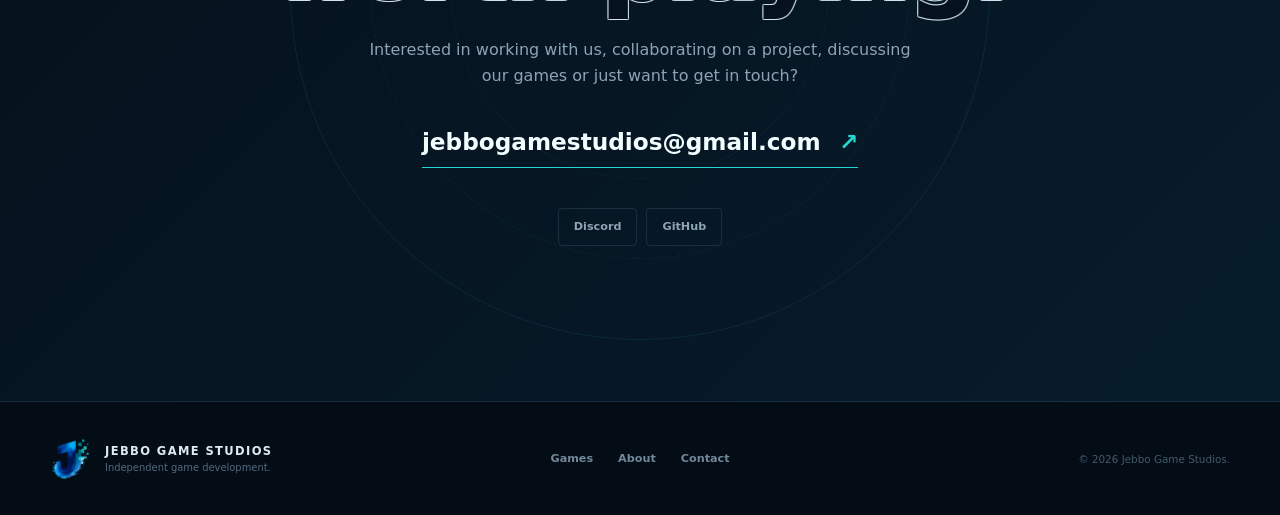
==== commit 29d95993: "Updated styles and content" ====
--- a/index.html
+++ b/index.html
@@ -71,7 +71,6 @@
 
             </button>
 
-
             <nav id="mainNav" class="nav-links">
 
                 <a href="#games">Games</a>
@@ -298,7 +297,7 @@
 
                             <span class="status-dot"></span>
 
-                            COMING SOON
+                            IN FINAL TESTING
 
                         </div>
 
@@ -334,11 +333,17 @@
             -->
 
                         <div class="link-container">
-                            <a href="#" class="game-link coming-soon">
+                            <a href="games/Gravity-Labs/index.html" class="game-link">
                                 <span>View More</span> <span class="link-arrow">↗</span>
                             </a>
                             <a href="#" class="game-link coming-soon">
                                 <span>Google Play</span> <span class="link-arrow">↗</span>
+                            </a>
+                        </div>
+                        </br>
+                        <div class="link-container">
+                            <a href="https://jebbbo.itch.io/gravity-labs" class="game-link">
+                                <span>Itch</span> <span class="link-arrow">↗</span>
                             </a>
                         </div>
 
@@ -427,6 +432,12 @@
                                 <span>Steam</span> <span class="link-arrow">↗</span>
                             </a>
                         </div>
+                        </br>
+                        <div class="link-container">
+                            <a href="#" class="game-link">
+                                <span>Itch</span> <span class="link-arrow">↗</span>
+                            </a>
+                        </div>
 
 
                     </div>
@@ -801,7 +812,8 @@
 
 
                 <div class="social-links">
-                    <a href="#" class="social-placeholder" target="_blank" rel="noopener noreferrer">
+                    <a href="https://discord.gg/v9G5Gu4Ett" class="social-placeholder" target="_blank"
+                        rel="noopener noreferrer">
                         Discord
                     </a>
 
--- a/css/core.css
+++ b/css/core.css
@@ -342,3 +342,470 @@
   gap: 15px;           /* Adds space between the two links */
   align-items: center; /* Aligns them vertically if they have different heights */
 }
+
+/* ============================================================
+   NAVBAR
+============================================================ */
+
+.navbar {
+
+  position: fixed;
+
+  top: 0;
+  left: 0;
+  right: 0;
+
+  z-index: 100;
+
+  border-bottom:
+    1px solid transparent;
+
+  background:
+    rgba(6, 17, 31, .45);
+
+  backdrop-filter:
+    blur(16px);
+
+  transition:
+    background 250ms ease,
+    border-color 250ms ease;
+
+}
+
+
+.navbar.scrolled {
+
+  background:
+    rgba(6, 17, 31, .9);
+
+  border-color:
+    var(--border);
+
+}
+
+
+.nav-inner {
+
+  min-height: 84px;
+
+  display: flex;
+
+  align-items: center;
+
+  justify-content: space-between;
+
+  gap: 30px;
+
+}
+
+
+.brand {
+
+  display: flex;
+
+  align-items: center;
+
+  gap: 12px;
+
+}
+
+
+.brand img {
+
+  width: 49px;
+  height: 49px;
+
+  object-fit: contain;
+
+}
+
+
+.brand-text {
+
+  display: flex;
+
+  flex-direction: column;
+
+  line-height: 1;
+
+}
+
+
+.brand-text strong {
+
+  font-size: 1.02rem;
+
+  font-weight: 950;
+
+  letter-spacing: .13em;
+
+}
+
+
+.brand-text span {
+
+  margin-top: 5px;
+
+  color: var(--blue-bright);
+
+  font-size: .49rem;
+
+  font-weight: 800;
+
+  letter-spacing: .27em;
+
+}
+
+
+.nav-links {
+
+  display: flex;
+
+  align-items: center;
+
+  gap: 30px;
+
+}
+
+
+.nav-links > a {
+
+  color: #b9cad6;
+
+  font-size: .8rem;
+
+  font-weight: 750;
+
+  transition:
+    color var(--transition);
+
+}
+
+
+.nav-links > a:hover {
+
+  color: white;
+
+}
+
+/* Mobile Navigation Dropdown Styles */
+@media (max-width: 700px) {
+  .nav-links {
+    position: fixed;
+    top: 70px; /* Adjust this to match the exact height of your navbar */
+    left: 0;
+    width: 100%;
+    height: calc(100vh - 70px);
+
+    /* Using your brand colors */
+    background-color: var(--surface);
+    border-top: 1px solid var(--border-bright);
+
+    /* Center layout for dropdown links */
+    display: flex;
+    flex-direction: column;
+    align-items: center;
+    justify-content: center;
+    gap: 2.5rem;
+
+    /* Animation handling using your transition timing */
+    opacity: 0;
+    visibility: hidden;
+    transform: translateY(-15px);
+    transition: all var(--transition);
+    z-index: 999;
+  }
+
+  /* Triggered when JavaScript adds the .open class */
+  .nav-links.open {
+    opacity: 1;
+    visibility: visible;
+    transform: translateY(0);
+  }
+
+  /* Dropdown links styling */
+  .nav-links a {
+    color: var(--text);
+    font-size: 1.5rem;
+    text-decoration: none;
+    font-weight: 700;
+    letter-spacing: 0.05em;
+    transition: color var(--transition);
+  }
+
+  /* Dropdown links hover/active state */
+  .nav-links a:hover {
+    color: var(--cyan);
+  }
+
+  /* Optional: Adjusting the "Explore Games" button inside the mobile menu */
+  .nav-links .nav-button {
+    background-color: var(--blue);
+    color: var(--white);
+    padding: 0.8rem 2rem;
+    border-radius: 4px;
+  }
+
+  .nav-links .nav-button:hover {
+    background-color: var(--blue-bright);
+    color: var(--white);
+  }
+}
+
+
+.nav-button {
+
+  padding:
+    11px 17px;
+
+  border:
+    1px solid var(--border);
+
+  border-radius: 4px;
+
+  background:
+    rgba(255,255,255,.025);
+
+}
+
+
+.nav-button:hover {
+
+  border-color:
+    var(--border-bright);
+
+}
+
+
+.mobile-menu {
+
+  display: none;
+
+  border: 0;
+
+  background: transparent;
+
+  padding: 8px;
+
+}
+
+
+.mobile-menu span {
+
+  display: block;
+
+  width: 25px;
+  height: 2px;
+
+  margin: 5px 0;
+
+  background: white;
+
+  transition: transform 200ms ease;
+
+}
+
+/* ============================================================
+   FOOTER
+============================================================ */
+
+.footer {
+
+  padding:
+    35px 0;
+
+  background:
+    #040c15;
+
+}
+
+
+.footer-inner {
+
+  display: grid;
+
+  grid-template-columns:
+    1fr
+    auto
+    1fr;
+
+  align-items: center;
+
+  gap: 30px;
+
+}
+
+
+.footer-brand {
+
+  display: flex;
+
+  align-items: center;
+
+  gap: 12px;
+
+}
+
+
+.footer-brand img {
+
+  width: 43px;
+  height: 43px;
+
+  object-fit: contain;
+
+}
+
+
+.footer-brand div {
+
+  display: flex;
+
+  flex-direction: column;
+
+}
+
+
+.footer-brand strong {
+
+  color: #dcebf2;
+
+  font-size: .72rem;
+
+  letter-spacing: .12em;
+
+}
+
+
+.footer-brand span {
+
+  color: #526b7d;
+
+  font-size: .62rem;
+
+}
+
+
+.footer-nav {
+
+  display: flex;
+
+  gap: 25px;
+
+}
+
+
+.footer-nav a {
+
+  color: #718899;
+
+  font-size: .7rem;
+
+  font-weight: 750;
+
+}
+
+
+.footer-nav a:hover {
+
+  color: white;
+
+}
+
+
+.copyright {
+
+  margin: 0;
+
+  color: #435a6b;
+
+  font-size: .65rem;
+
+  text-align: right;
+
+}
+
+/* ============================================================
+   BACK TO TOP
+============================================================ */
+
+.back-to-top {
+
+  position: fixed;
+
+  right: 24px;
+  bottom: 24px;
+
+  z-index: 80;
+
+  width: 44px;
+  height: 44px;
+
+  display: grid;
+
+  place-items: center;
+
+  border:
+    1px solid var(--border);
+
+  border-radius: 4px;
+
+  background:
+    rgba(7, 20, 33, .9);
+
+  color: white;
+
+  opacity: 0;
+
+  pointer-events: none;
+
+  transform:
+    translateY(10px);
+
+  transition:
+    opacity 200ms ease,
+    transform 200ms ease,
+    border-color 200ms ease;
+
+}
+
+
+.back-to-top.visible {
+
+  opacity: 1;
+
+  pointer-events: auto;
+
+  transform:
+    translateY(0);
+
+}
+
+
+.back-to-top:hover {
+
+  border-color:
+    var(--border-bright);
+
+  color: var(--cyan);
+
+}
+
+@media (max-width: 950px) {
+  .footer-inner {
+
+    grid-template-columns:
+      1fr
+      1fr;
+
+  }
+
+
+  .copyright {
+
+    grid-column: 1 / -1;
+
+    text-align: left;
+
+  }
+}
--- a/css/index.css
+++ b/css/index.css
@@ -101,208 +101,6 @@
 
 }
 
-
-
-/* ============================================================
-   NAVBAR
-============================================================ */
-
-.navbar {
-
-  position: fixed;
-
-  top: 0;
-  left: 0;
-  right: 0;
-
-  z-index: 100;
-
-  border-bottom:
-    1px solid transparent;
-
-  background:
-    rgba(6, 17, 31, .45);
-
-  backdrop-filter:
-    blur(16px);
-
-  transition:
-    background 250ms ease,
-    border-color 250ms ease;
-
-}
-
-
-.navbar.scrolled {
-
-  background:
-    rgba(6, 17, 31, .9);
-
-  border-color:
-    var(--border);
-
-}
-
-
-.nav-inner {
-
-  min-height: 84px;
-
-  display: flex;
-
-  align-items: center;
-
-  justify-content: space-between;
-
-  gap: 30px;
-
-}
-
-
-.brand {
-
-  display: flex;
-
-  align-items: center;
-
-  gap: 12px;
-
-}
-
-
-.brand img {
-
-  width: 49px;
-  height: 49px;
-
-  object-fit: contain;
-
-}
-
-
-.brand-text {
-
-  display: flex;
-
-  flex-direction: column;
-
-  line-height: 1;
-
-}
-
-
-.brand-text strong {
-
-  font-size: 1.02rem;
-
-  font-weight: 950;
-
-  letter-spacing: .13em;
-
-}
-
-
-.brand-text span {
-
-  margin-top: 5px;
-
-  color: var(--blue-bright);
-
-  font-size: .49rem;
-
-  font-weight: 800;
-
-  letter-spacing: .27em;
-
-}
-
-
-.nav-links {
-
-  display: flex;
-
-  align-items: center;
-
-  gap: 30px;
-
-}
-
-
-.nav-links > a {
-
-  color: #b9cad6;
-
-  font-size: .8rem;
-
-  font-weight: 750;
-
-  transition:
-    color var(--transition);
-
-}
-
-
-.nav-links > a:hover {
-
-  color: white;
-
-}
-
-
-.nav-button {
-
-  padding:
-    11px 17px;
-
-  border:
-    1px solid var(--border);
-
-  border-radius: 4px;
-
-  background:
-    rgba(255,255,255,.025);
-
-}
-
-
-.nav-button:hover {
-
-  border-color:
-    var(--border-bright);
-
-}
-
-
-.mobile-menu {
-
-  display: none;
-
-  border: 0;
-
-  background: transparent;
-
-  padding: 8px;
-
-}
-
-
-.mobile-menu span {
-
-  display: block;
-
-  width: 25px;
-  height: 2px;
-
-  margin: 5px 0;
-
-  background: white;
-
-  transition: transform 200ms ease;
-
-}
-
-
-
 /* ============================================================
    HERO
 ============================================================ */
@@ -423,14 +221,15 @@
 
 
 .hero h1 span {
-
   display: block;
-
-  color: transparent;
-
-  -webkit-text-stroke:
-    1px rgba(230, 244, 251, .7);
-
+  color: var(--background); /* Or match your background color if transparent fails */
+  text-shadow:
+    -1px -1px 0 rgba(230,244,251,.72),
+     1px -1px 0 rgba(230,244,251,.72),
+    -1px  1px 0 rgba(230,244,251,.72),
+     1px  1px 0 rgba(230,244,251,.72);
+
+  letter-spacing: 0.003em;
 }
 
 
@@ -855,12 +654,15 @@
 .section-heading h2 span,
 .technology-heading h2 span,
 .about-content h2 span {
-
-  color: transparent;
-
-  -webkit-text-stroke:
-    1px rgba(230, 244, 251, .7);
-
+  display: block;
+  color: var(--background); /* Or match your background color if transparent fails */
+  text-shadow:
+    -1px -1px 0 rgba(230,244,251,.72),
+     1px -1px 0 rgba(230,244,251,.72),
+    -1px  1px 0 rgba(230,244,251,.72),
+     1px  1px 0 rgba(230,244,251,.72);
+
+  letter-spacing: 0.003em;
 }
 
 
@@ -1768,14 +1570,15 @@
 
 
 .contact-inner h2 span {
-
   display: block;
-
-  color: transparent;
-
-  -webkit-text-stroke:
-    1px rgba(230, 244, 251, .72);
-
+  color: var(--background); /* Or match your background color if transparent fails */
+  text-shadow:
+    -1px -1px 0 rgba(230,244,251,.72),
+     1px -1px 0 rgba(230,244,251,.72),
+    -1px  1px 0 rgba(230,244,251,.72),
+     1px  1px 0 rgba(230,244,251,.72);
+
+  letter-spacing: 0.003em;
 }
 
 
@@ -1878,198 +1681,6 @@
 
 }
 
-
-
-/* ============================================================
-   FOOTER
-============================================================ */
-
-.footer {
-
-  padding:
-    35px 0;
-
-  background:
-    #040c15;
-
-}
-
-
-.footer-inner {
-
-  display: grid;
-
-  grid-template-columns:
-    1fr
-    auto
-    1fr;
-
-  align-items: center;
-
-  gap: 30px;
-
-}
-
-
-.footer-brand {
-
-  display: flex;
-
-  align-items: center;
-
-  gap: 12px;
-
-}
-
-
-.footer-brand img {
-
-  width: 43px;
-  height: 43px;
-
-  object-fit: contain;
-
-}
-
-
-.footer-brand div {
-
-  display: flex;
-
-  flex-direction: column;
-
-}
-
-
-.footer-brand strong {
-
-  color: #dcebf2;
-
-  font-size: .72rem;
-
-  letter-spacing: .12em;
-
-}
-
-
-.footer-brand span {
-
-  color: #526b7d;
-
-  font-size: .62rem;
-
-}
-
-
-.footer-nav {
-
-  display: flex;
-
-  gap: 25px;
-
-}
-
-
-.footer-nav a {
-
-  color: #718899;
-
-  font-size: .7rem;
-
-  font-weight: 750;
-
-}
-
-
-.footer-nav a:hover {
-
-  color: white;
-
-}
-
-
-.copyright {
-
-  margin: 0;
-
-  color: #435a6b;
-
-  font-size: .65rem;
-
-  text-align: right;
-
-}
-
-
-
-/* ============================================================
-   BACK TO TOP
-============================================================ */
-
-.back-to-top {
-
-  position: fixed;
-
-  right: 24px;
-  bottom: 24px;
-
-  z-index: 80;
-
-  width: 44px;
-  height: 44px;
-
-  display: grid;
-
-  place-items: center;
-
-  border:
-    1px solid var(--border);
-
-  border-radius: 4px;
-
-  background:
-    rgba(7, 20, 33, .9);
-
-  color: white;
-
-  opacity: 0;
-
-  pointer-events: none;
-
-  transform:
-    translateY(10px);
-
-  transition:
-    opacity 200ms ease,
-    transform 200ms ease,
-    border-color 200ms ease;
-
-}
-
-
-.back-to-top.visible {
-
-  opacity: 1;
-
-  pointer-events: auto;
-
-  transform:
-    translateY(0);
-
-}
-
-
-.back-to-top:hover {
-
-  border-color:
-    var(--border-bright);
-
-  color: var(--cyan);
-
-}
-
-
-
 /* ============================================================
    TABLET
 ============================================================ */
@@ -2219,27 +1830,7 @@
 
   }
 
-
-  .footer-inner {
-
-    grid-template-columns:
-      1fr
-      1fr;
-
-  }
-
-
-  .copyright {
-
-    grid-column: 1 / -1;
-
-    text-align: left;
-
-  }
-
-}
-
-
+}
 
 /* ============================================================
    MOBILE
@@ -2294,7 +1885,6 @@
     display: block;
 
   }
-
 
   .nav-links {
 
@@ -2550,38 +2140,4 @@
     font-size: .95rem;
 
   }
-
-
-  .footer-inner {
-
-    display: flex;
-
-    flex-direction: column;
-
-    align-items: flex-start;
-
-  }
-
-
-  .footer-nav {
-
-    flex-wrap: wrap;
-
-  }
-
-
-  .copyright {
-
-    text-align: left;
-
-  }
-
-
-  .back-to-top {
-
-    right: 16px;
-    bottom: 16px;
-
-  }
-
 }
